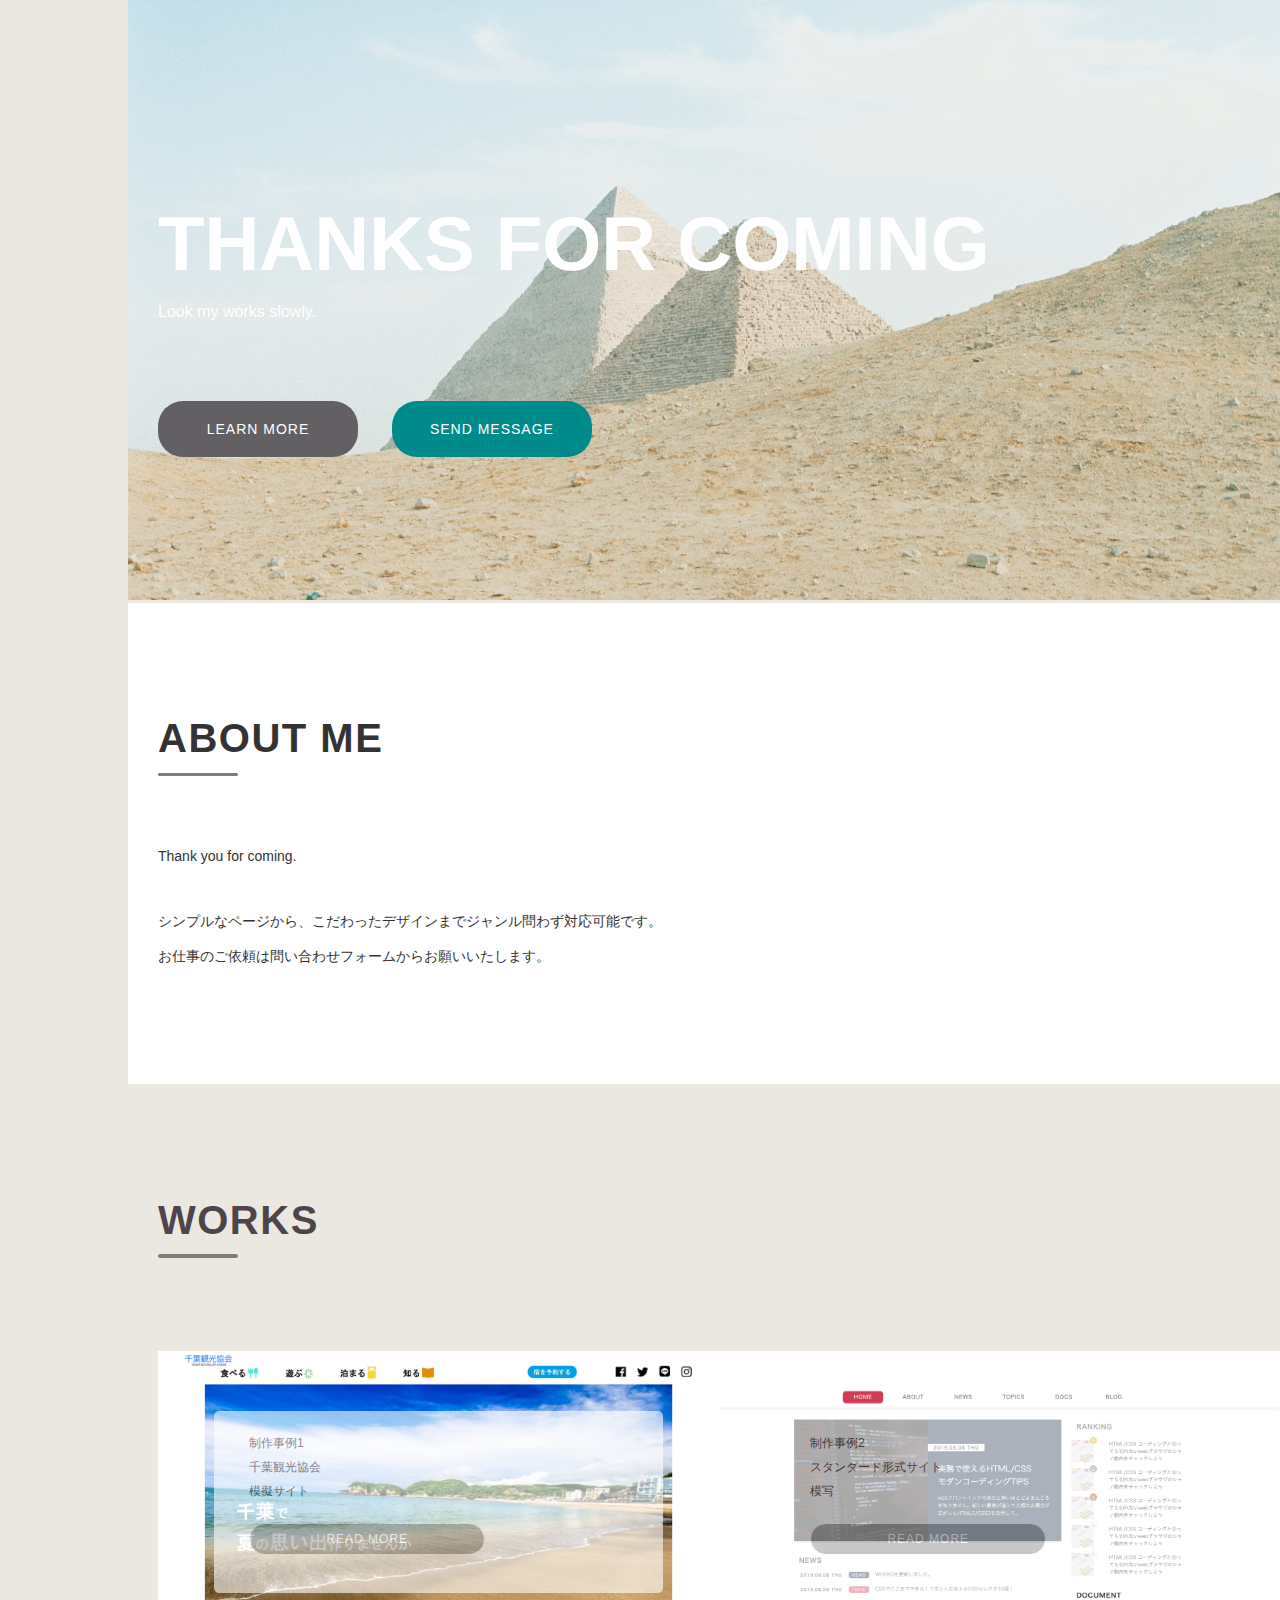
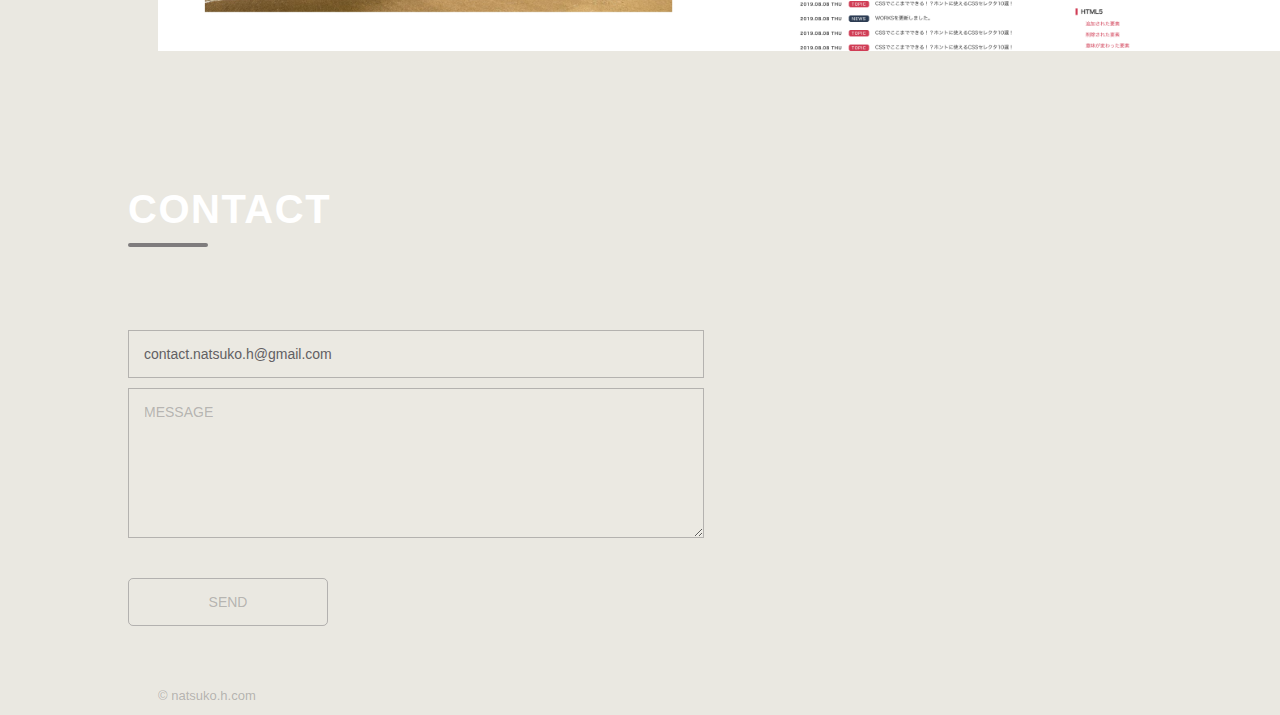
==== index.html @ d5374831 "Update index.html" ====
<!DOCTYPE html>
<html lang="ja">
<head>
  <meta charset="UTF-8">
  <meta name="viewport" content="width=device-width,initial-scale=1.0,minimum-scale=1.0">
  <title>Natsuko Hasebe portforio site | 長谷部夏子ポートフォリオサイト</title>
  <link href="https://fonts.googleapis.com/css?family=Raleway:400,700&display=swap" rel="stylesheet">
  <link rel="stylesheet" href="http://fonts.googleapis.com/css?family=Raleway:700,400">
  <link rel="stylesheet" href="http://maxcdn.bootstrapcdn.com/font-awesome/4.3.0/css/font-awesome.min.css">
  <link rel="stylesheet" href="css/normalize.css">
  <link rel="stylesheet" href="css/style.css">
</head>
<body>
	<img src="images/pyramid.jpg" style="width:100%; height:600px;" alt="#">
<header class="header">
	<h1 class="site-title">THANKS FOR COMING</h1>
	<p class="site-description">Look my works slowly.</p>
	<div class="buttons">
	<a class="button" href="#about">LEARN MORE</a>
		
	<a class="button button-showy" href="#contact">SEND MESSAGE</a>
	</div>
</header>
<section class="about" id="about">
	<h2 class="heading">ABOUT ME</h2>	
	<p class="about-text">
	Thank you for coming.<br>
	</p>
	<p class="about-text">
	シンプルなページから、こだわったデザインまでジャンル問わず対応可能です。<br>
	お仕事のご依頼は問い合わせフォームからお願いいたします。
	</p>
</section>
<section class="works">
	<h2 class="heading">WORKS</h2>
		<div class="works-wrapper">
		 <div class="work-box tree">
 	      <img class="work-image" src="images/chibakankou.jpg" width="500" height="300" alt="制作事例1"/>
		<div class="work-description">
		<div class="work-description-inner">
			<p class="work-text">
			制作事例1<br>
			千葉観光協会<br>
			模擬サイト<br>
			<a href="https://725sc.github.io/" class="button button-ghost">READ MORE</a>
			</p>
		 </div>
		 </div>
	   </div>
		<div class="work-box building">
 	      <img class="work-image" src="images/standardlayout.png" width="500" height="300" alt="制作事例2"/>
		<div class="work-description">
		  <div class="work-description-inner">
			<p class="work-text">
			制作事例2<br>
			スタンダード形式サイト<br>
			模写<br>
			<a href="#" class="button button-ghost">READ MORE</a>
			</p>
		 </div>
		</div>
	    </div>
</section>
<section>
	<h2 class="heading" id="contact">CONTACT</h2>
	<form class="contact-form">
		<input type="text" NAME="_to" VALUE="contact.natsuko.h@gmail.com" placeholder="NAME">
		<textarea name="message" placeholder="MESSAGE"></textarea>
		<input type="submit" value="SEND">
	</form>
</section>
<footer class="footer">©︎ natsuko.h.com</footer>
<script src="lib/placeholder.min.js">
	console.log(index.html)	
</script>
</body>
	
	
</html>
---- css/style.css ----
@charset "UTF-8";

/* --------------------------------
 * base
 * -------------------------------- */
html {
	font-size: 62.5%;
}

*, *::before, *::after {
	box-sizing: border-box;
}


/* --------------------------------
 * parts
 * -------------------------------- */
body {
	background: #eae8e1; 
	background-size: cover;
	color: #fff;
	text-align: left;
	margin-left: 10%;
	font-size: 1.4rem;
	font-family: "GT Walsheim Pro", sans-serif;
}



/* --------------------------------
 * header
 * -------------------------------- */
img {
	position: relative;
	z-index: 0;
	object-fit: cover;
}

.header {
	position: absolute;
	top: 0;
	padding: 170px 30px 80px;
}

.site-title {
	margin: 30px 0 10px;
	text-align: left;
	font-size: 7.6rem;
}

.site-description {
	margin-bottom: 50px;
	text-align: left;
	font-size: 1.6rem;
}

.button {
	position: relative;
	display: inline-block;
	text-align: center;
	width: 200px;
	padding: 20px;
	border-radius: 25px;
	background-color: #626063;
	color: #fff;
	text-decoration: none;
	letter-spacing: 1px;
	margin: 30px 30px 30px 0;
}

.button::after {
  position: absolute;
  top: 50%;
  right: .8em;
  content: '';
  margin-top: -5px;
  border: 7px solid transparent;
  border-top-width: 5px;
  border-bottom-width: 5px;
  border-left-color: #fff;
  opacity: 0;
}

.button:hover::after {
  animation: arrow 1.2s infinite;
}

@keyframes arrow {
  50% {
    right: .2em;
    opacity: 1;
  }
  100% {
    right: -.4em;
    opacity: 0;
  }
}

.button:hover {
	opacity: 0.9;
}

.button-showy {
	background-color:darkcyan;
}

.buttons {
	text-align: left;
}

/* --------------------------------
 * about
 * -------------------------------- */

.about {
	padding: 80px 30px;
	background-color: #fff;
	color: #333;
}

.heading {
	position: relative;
	display: inline-block;
	marging: 30px 0 15px;
	padding-bottom: 15px;
	letter-spacing: 1.5px;
	font-size: 4rem;
}

.heading::before {
	content: '';
	position: absolute;
	display: inline-block;
	left: 0;
	bottom: 0;
	width: 80px;
	height: 3.5px;
	background-color: #7F7C7D;
	border-radius: 2px;
}

.about-text {
	margin: 30px 0;
	line-height: 2.5;
}


/* --------------------------------
 * works
 * -------------------------------- */

.works {
	background-color: #eae8e1;
	padding: 80px 0 100px 30px;
	color: #4e454a;
}

.works-wrapper {
	display: table;
	width: 100%;
	margin-top: 60px;
	table-layout: fixed;
}

.work-box {
	display: table-cell;
	position: relative;
	overflow: hidden;
}

/*.work-box img {
	transition: -webkit-transform 0.5s ease-in-out;
	transition: transform 0.5s ease-in-out;
}

.work-box:nth-of-type(odd) img{
	-webkit-transform-orgin: top center;
	transform-orgin: top center;
}

.work-box:nth-of-type(even) img{
	-webkit-transform-orgin: bottom center;
	transform-orgin: bottom center;
}


.work-box:hover img {
	-webkit-transform: scale(1.1);
	transform: scale(1.1);
}*/

.work-image {
	display: inline-block;
	width: 100%;
	object-position:100% 0;
}

.work-box {
	position: relative;
	display: table-cell;
}

/*.work-box::after {
	content: '';
	position: absolute;
	top: 50%;
	left: 0;
	width: 100%;
	height: 50%;
	background: no-repeat;
	background-size: 100% 100%;
	opacity: 0.2;
	transform: scaleY(-1);
}
.work-box.tree::after {
	background-image: url("file:///Macintosh%20HD/Users/natsuko/Creative%20Cloud%20Files/singlepage-layout/images/tree.jpg")
}
	
.work-box.building::after {
	background-image: url("file:///Macintosh%20HD/Users/natsuko/Desktop/singlepage-layout/images/building.jpg");
}

.work-box.lake::after {
	background-image: url("file:///Macintosh%20HD/Users/natsuko/Creative%20Cloud%20Files/singlepage-layout/images/lake.jpg");
}

.work-box.sky::after {
	background-image: url("file:///Macintosh%20HD/Users/natsuko/Creative%20Cloud%20Files/singlepage-layout/images/sky.jpg");
}

.work-box:nth-child(odd) .work-image{
	margin: 50% 0 0;
}

.work-box:nth-child(odd) .work-description,
.work-box:nth-child(odd)::after {
	top:0;
}*/

.work-description {
	position: absolute;
	background-color: #fff;
	opacity: 0.6;
	top: 20%;
	left: 10%;
	z-index: 1;
	width: 80%;
	height: 60%;
	border-radius:5px;
	overflow-y: auto;
}

.work-description-inner {
	display: table;
	width: 100%;
	height: 100%;
	padding: 20px;
}

.work-text {
	display: table-cell;
	color: #4e454a;
	padding-left: 15px;
	vertical-align: middle;
	font-size: 1.2rem;
	line-height: 2;
}

.work-text .button {
	width: 60%;
	margin-top: 20px;
	padding: 3px;
}

.button-ghost {
	border: 1px solid #fff;
	background-color: rgba(125, 125, 125, 0.7);
}

/* --------------------------------
 * skills
 * -------------------------------- */
.skills {
	padding: 80px 0 0 30px;
	background-color: #fff;
	color: #333;
}

.skills-wrapper {
	display: table;
	width: 80%;
	margin: 50px auto 0;
	table-layout: fixed;
}

.skills-box {
	position: relative;
	display: table-cell;
}

.skill-icon {
	position: absolute;
	/*border: 4px solid;
	border-radius: 50%;*/
	color: #7F7C7D;
	font-size: 6rem;
	line-height: 142px;
}

.skill-title {
	margin: 20% 20%;
	font-size: 2rem;
}

.communication{
	margin-left: 15%;
}

.code {
	margin-left: 25%;
}



.skill-text {
	margin:20px auto 150px;
	line-height: 2;
}

/* --------------------------------
 * contact
 * -------------------------------- */

.contact {
	padding: 80px 0 150px 30px;
	color:#626063;
}

.contact-form {
	width: 50%;
	margin: 50px 0;
}

.contact-form input[type=text],
.contact-form textarea {
	display: block;
	width: 100%;
	margin-bottom: 10px;
	padding: 15px;
	outline: none;
	border: 1px solid rgba(98, 96, 99, 0.4);
	border-radius: 0;
	background-color: rgba(255,255,255,0.05);
	color: #626063;
}

.contact-form input::placeholder,
.contact-form textarea::placeholder{
  color:rgba(98, 96, 99, 0.4);
}

.contact-form input[type=text]:focus,
.contact-form textarea:focus {
	box-shadow: 0 0 8px rgba(98, 96, 99, 0.5) inset;
}

.contact-form textarea {
	height: 150px;
}

.contact-form input[type=submit] {
	display: block;
	width: 200px;
	margin: 40px 0;
	padding: 15px;
	border: 1px solid rgba(98, 96, 99, 0.4);
	border-radius: 5px;
	background-color: transparent;
	color: rgba(98, 96, 99, 0.4);
	cursor: pointer;
}

.contact-form input[type=submit]:hover {
	background-color: rgba(255, 255, 255, 0.05);
}

/*for Chorome and Safari*/
.contact-form ::-webkit-input-placeholder {
	color: rgba(255,255,255,0.6);
	opacity:1;
}

/*for Internet Explorer*/
.contact-form :-ms-input-placeholder {
	color: rgba(255,255,255,0.6);
	opacity:1;
}

/*for Firefox*/
.contact-form ::-moz-placeholder {
	color: rgba(255,255,255,0.6);
	opacity:1;
}



/* --------------------------------
 * footer
 * -------------------------------- */
.footer {
	padding: 12px 0 12px 30px;
	font-size: 1.3rem;
	color:rgba(98, 96, 99, 0.4);
}


/* --------------------------------
 * smart phone
 * -------------------------------- */
@media (max-width: 1024px) {
		body {
			backgrond-image: none;
		}
	}
	


@media (max-width: 768px){

  /* --- header --- */
	
	.site-title {
		margin-top:35px;
		font-size: 4rem;
	}
	
	.header {
		padding-top: 60px;
	}
	
	.buttons{
		padding-top: 40px;
	}
	
	.button{
		width: 150px;
		padding: 10px;
		margin: 0 40px 25px;
	}
	
	.button:hover {
		opacity: 0.8;
	}
	
	.heading {
		font-size: 2.5rem;
	}
	
	.heading::before {
		width: 40px;
	    height: 2.5px;
	}
	


  /* --- about --- */
  
	body {
		font-size: 1.3rem;
	}
	.about-text {
		line-height: 1.8;
		letter-spacing: 1.1;
	}
	

  /* --- works --- */
 .works-wrapper,
	.work-box {
		display: block;
	}
	
	/*.work-image {
		display: none;
	}
	
	.work-description {
		position: relative;
	}
	
	.work-box::after{
		top: 0;
		height: 100%;
		background-size: cover;
		transform: none;
	}*/
	
	.button-ghost {
		margin:0;
	}
	
  /* --- skills --- */
	.skills{
		padding-left: 10px;
		padding-bottom: 30px;
	}
	
	.skills-wrapper,
	.skills-box{
		display: block;
	}
	
	.skill-icon {
		position: absolute;
		font-size: 3.5rem;
		line-height: 28px;
	}

	.skill-box {
		margin: 40px auto;
	}
	
	
	.skill-text {
		margin: 0;
	}
	
  /* --- contact --- */
	.contact-form {
		width: 80%;
	}
	
	.contact {
		padding-bottom: 80px;
	}
}
/* --------------------------------
 * challenge
 *
 * 31行目からの.heading::before, .heading::afterの
 * スタイルをコメントアウトしてから適用してください。
 * -------------------------------- */
/*
.heading::before,
.heading::after {
  content: '';
  display: inline-block;
  width: 0.3em;
  height: 0.3em;
  margin: 0 0.5em;
  border: 1px solid;
  vertical-align: 0.2em;
  -webkit-transform: rotate(45deg);
  -ms-transform: rotate(45deg);
  transform: rotate(45deg);
}
.work-box {
  overflow: hidden;
}
.work-image {
  transition: -webkit-transform 0.5s ease-in-out;
  transition: transform 0.5s ease-in-out;
}
.work-box:nth-child(odd) .work-image {
  -webkit-transform-origin: top center;
  transform-origin: top center;
}
.work-box:nth-child(even) .work-image {
  -webkit-transform-origin: bottom center;
  transform-origin: bottom center;
}
.work-box:hover .work-image {
  -webkit-transform: scale(1.1);
  transform: scale(1.1);
}
*/
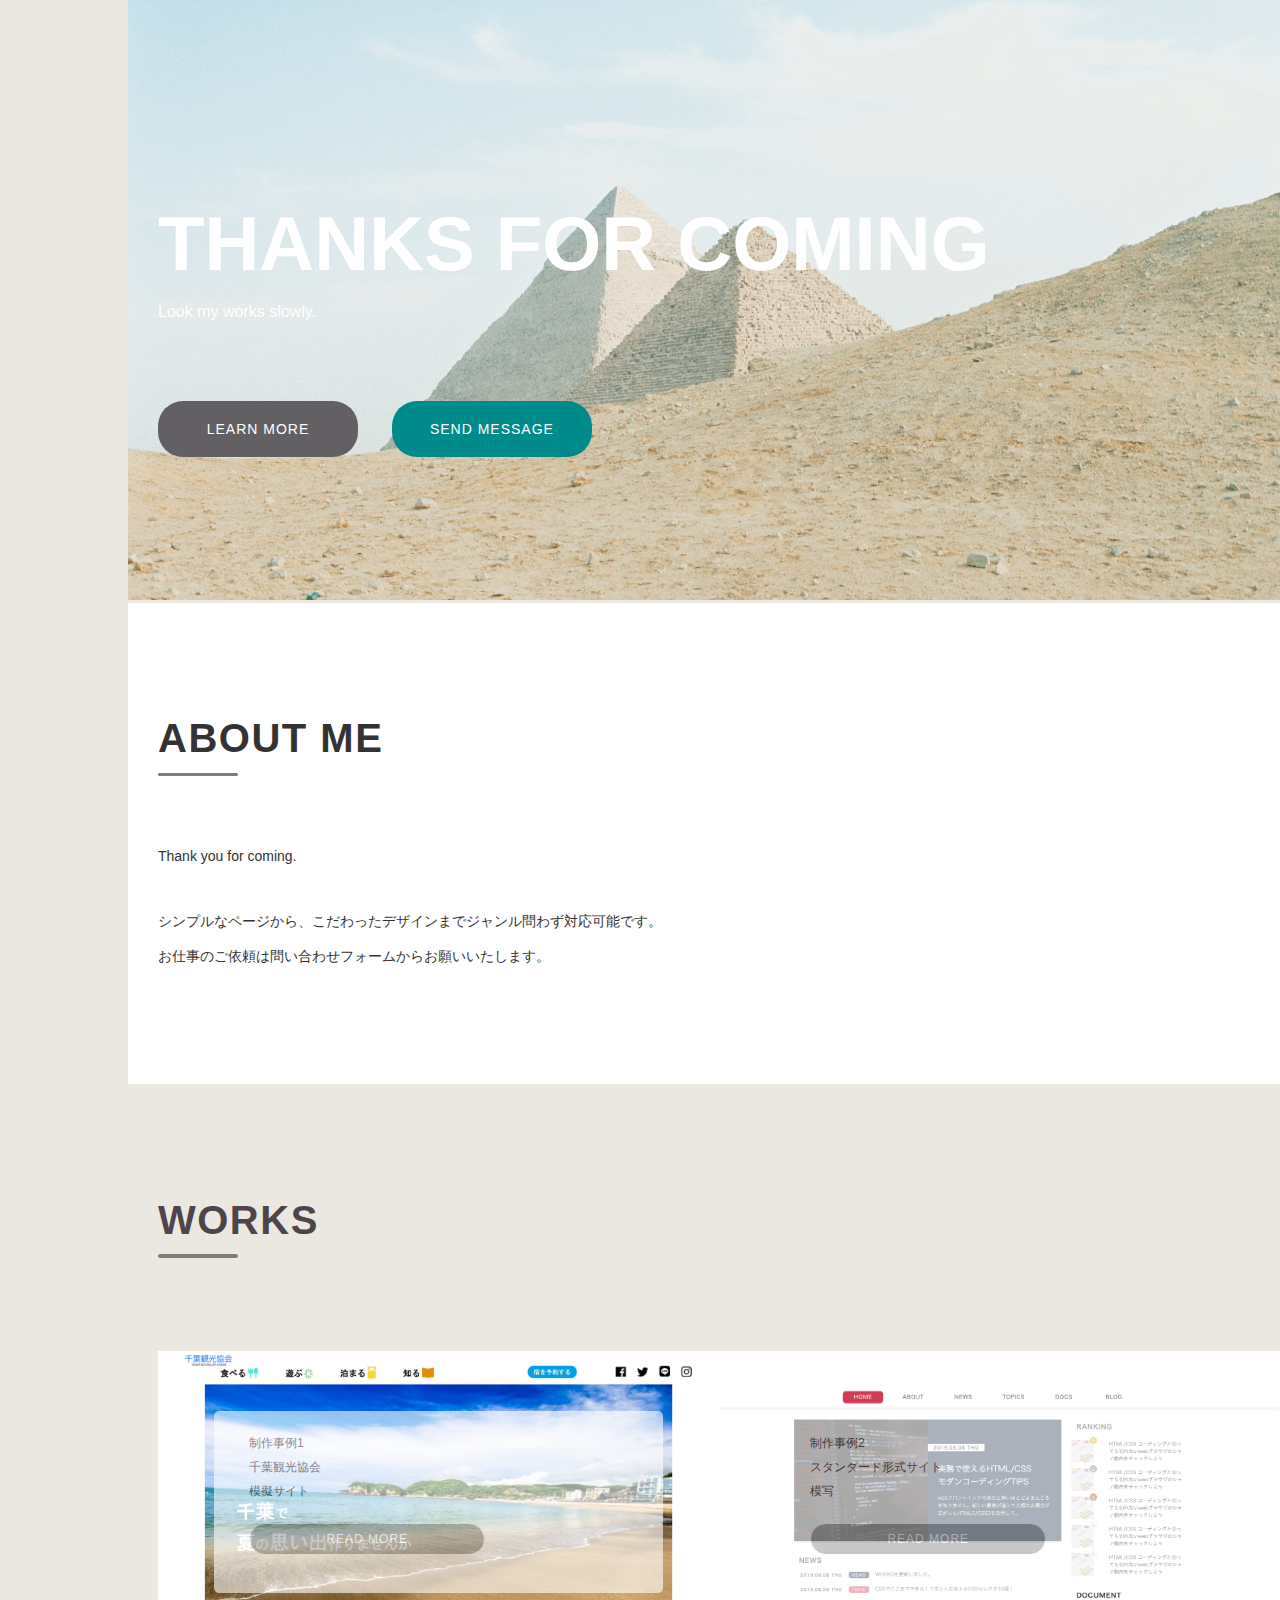
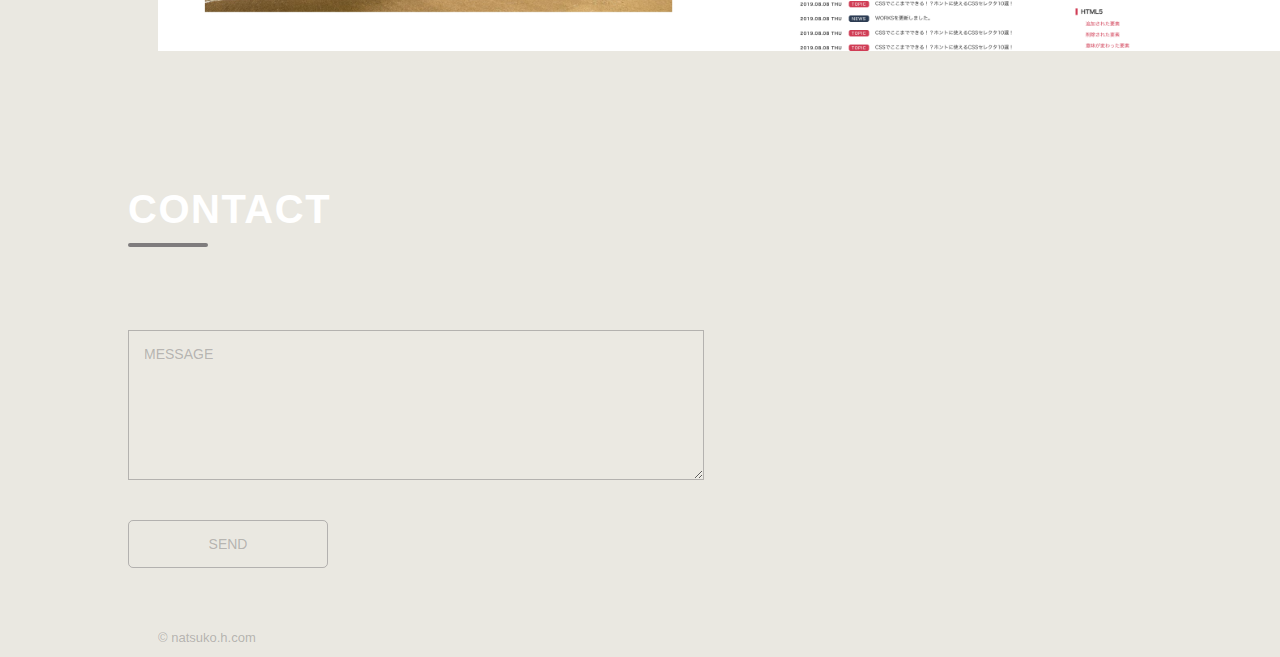
==== commit aad5b6de: "Update index.html" ====
--- a/index.html
+++ b/index.html
@@ -64,7 +64,7 @@
 <section>
 	<h2 class="heading" id="contact">CONTACT</h2>
 	<form class="contact-form">
-		<input type="text" NAME="_to" VALUE="contact.natsuko.h@gmail.com" placeholder="NAME">
+		<input type="hidden" NAME="_to" VALUE="contact.natsuko.h@gmail.com" placeholder="NAME">
 		<textarea name="message" placeholder="MESSAGE"></textarea>
 		<input type="submit" value="SEND">
 	</form>
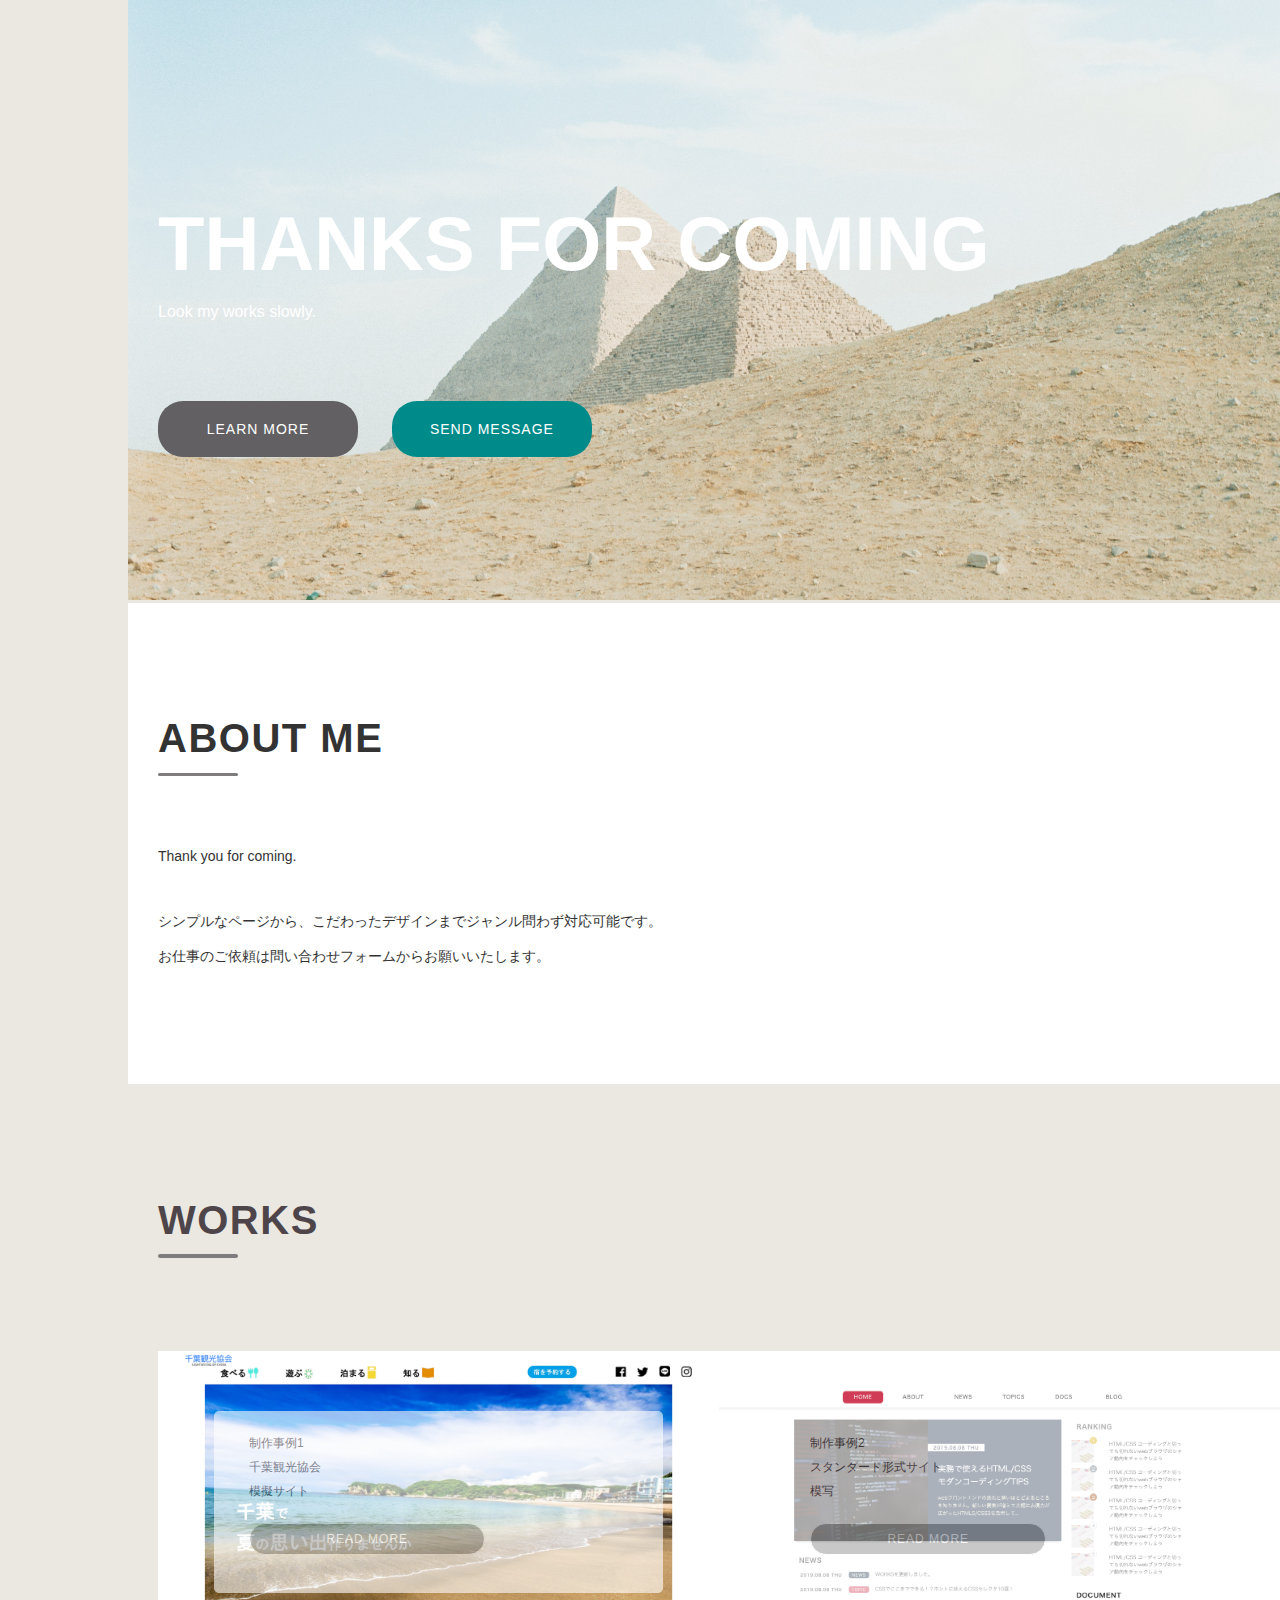
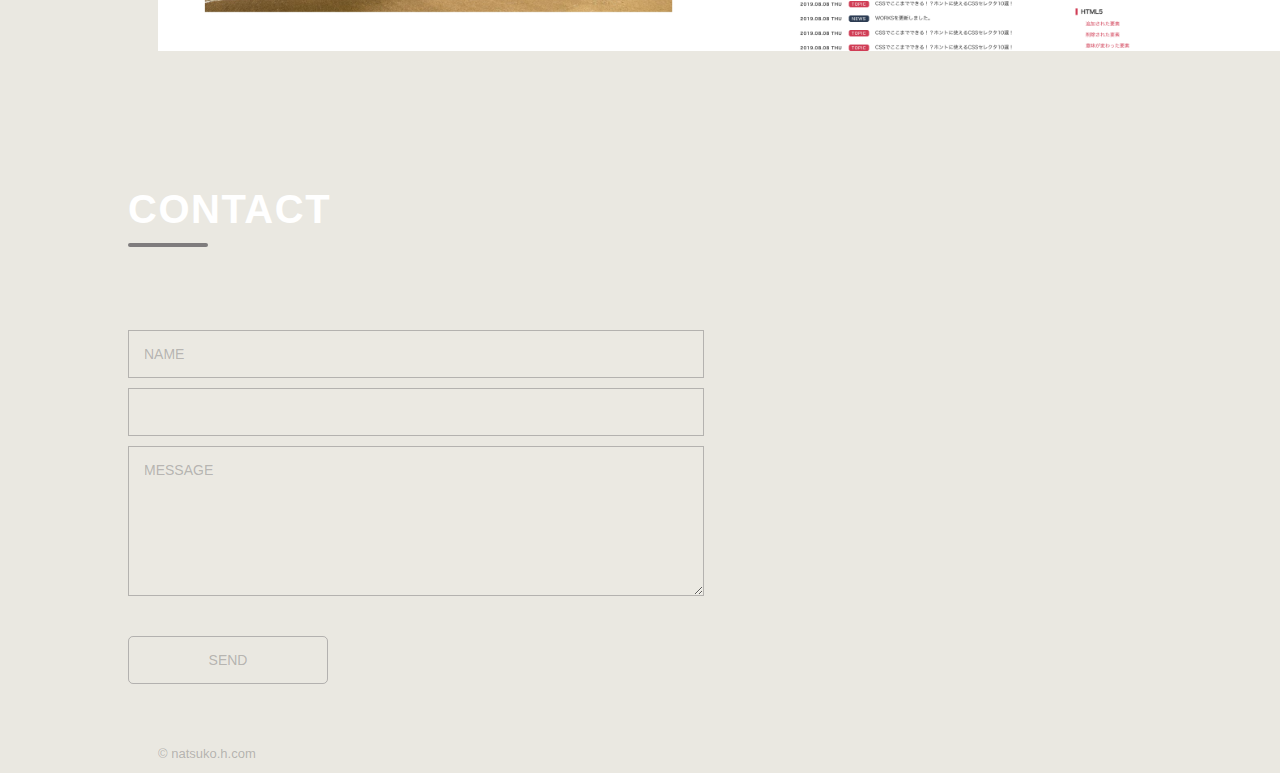
==== commit e2c565ee: "Update index.html" ====
--- a/index.html
+++ b/index.html
@@ -63,8 +63,10 @@
 </section>
 <section>
 	<h2 class="heading" id="contact">CONTACT</h2>
-	<form class="contact-form">
-		<input type="hidden" NAME="_to" VALUE="contact.natsuko.h@gmail.com" placeholder="NAME">
+	<form class="contact-form" method="post">
+		<input type="hidden" NAME="_to" VALUE="contact.natsuko.h@gmail.com">
+		<input type="text" name="name" placeholder="NAME">
+		<input type="text" NAME="_from">
 		<textarea name="message" placeholder="MESSAGE"></textarea>
 		<input type="submit" value="SEND">
 	</form>
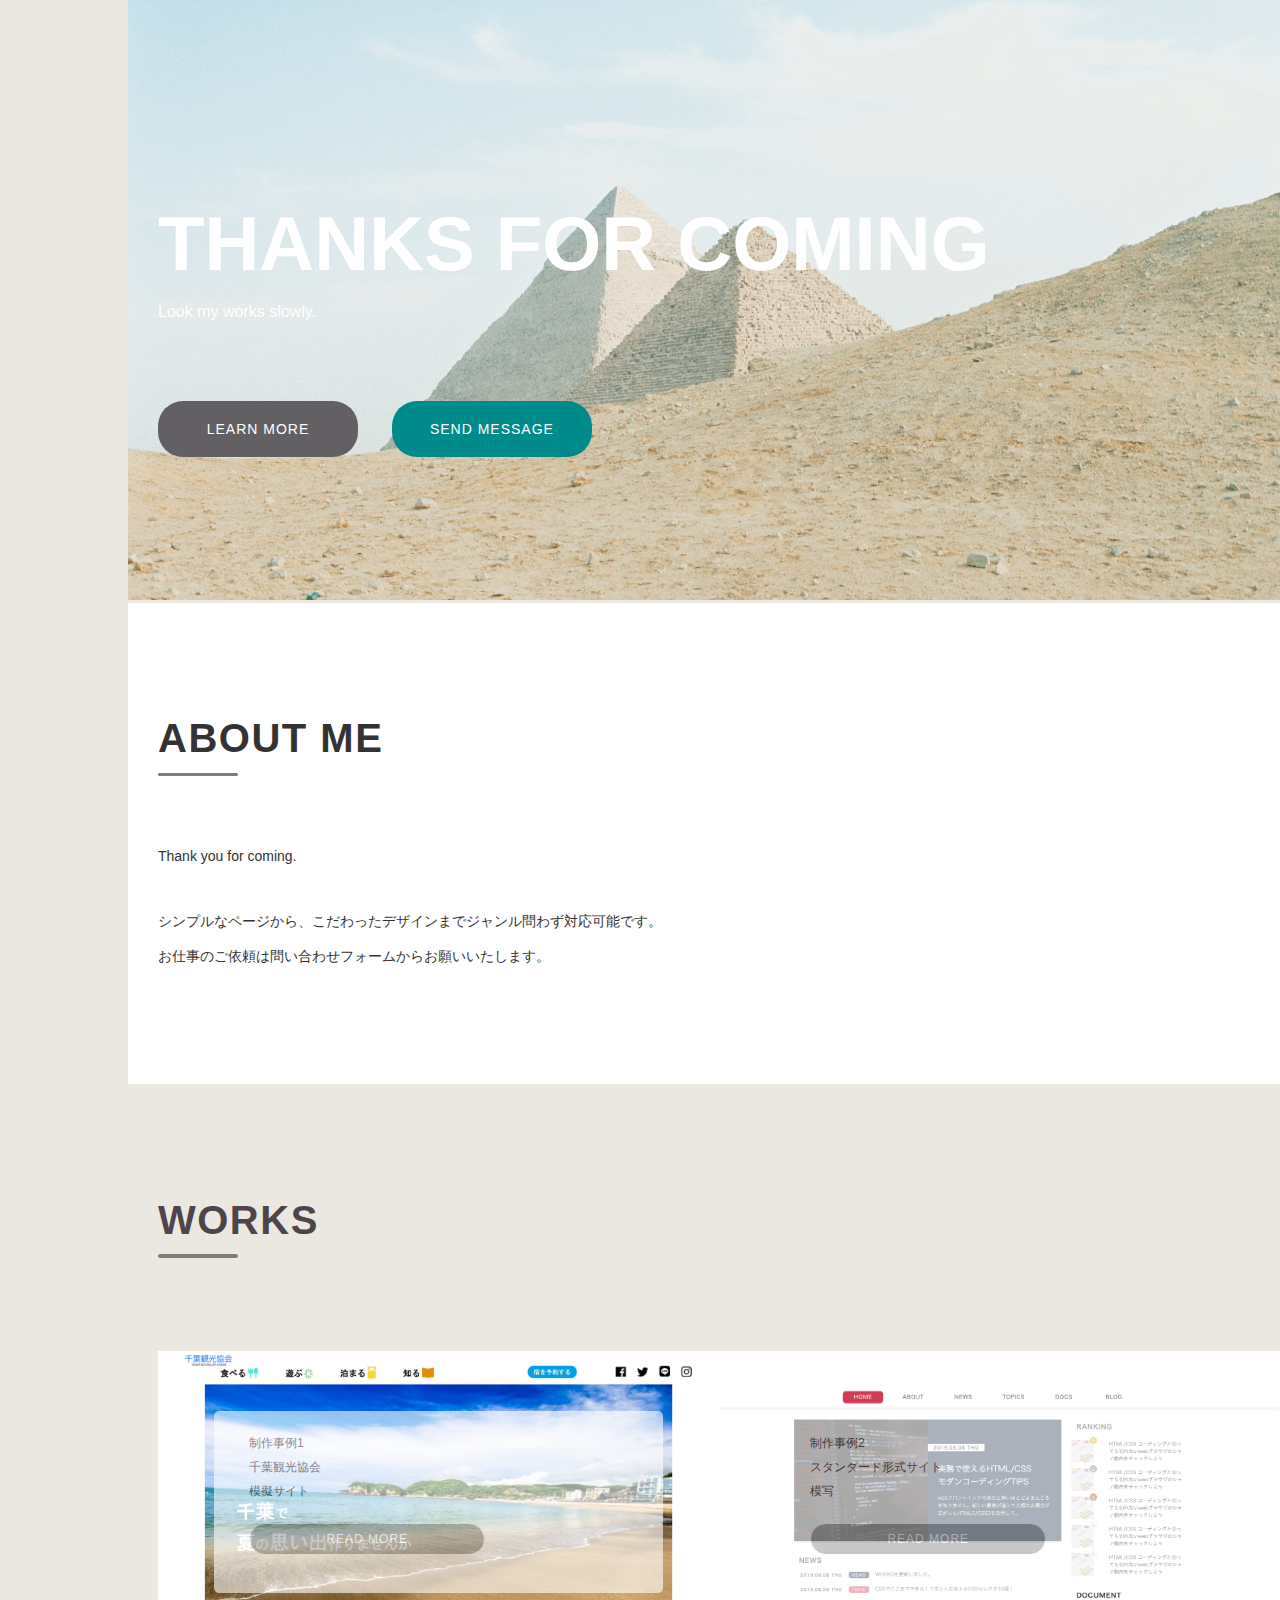
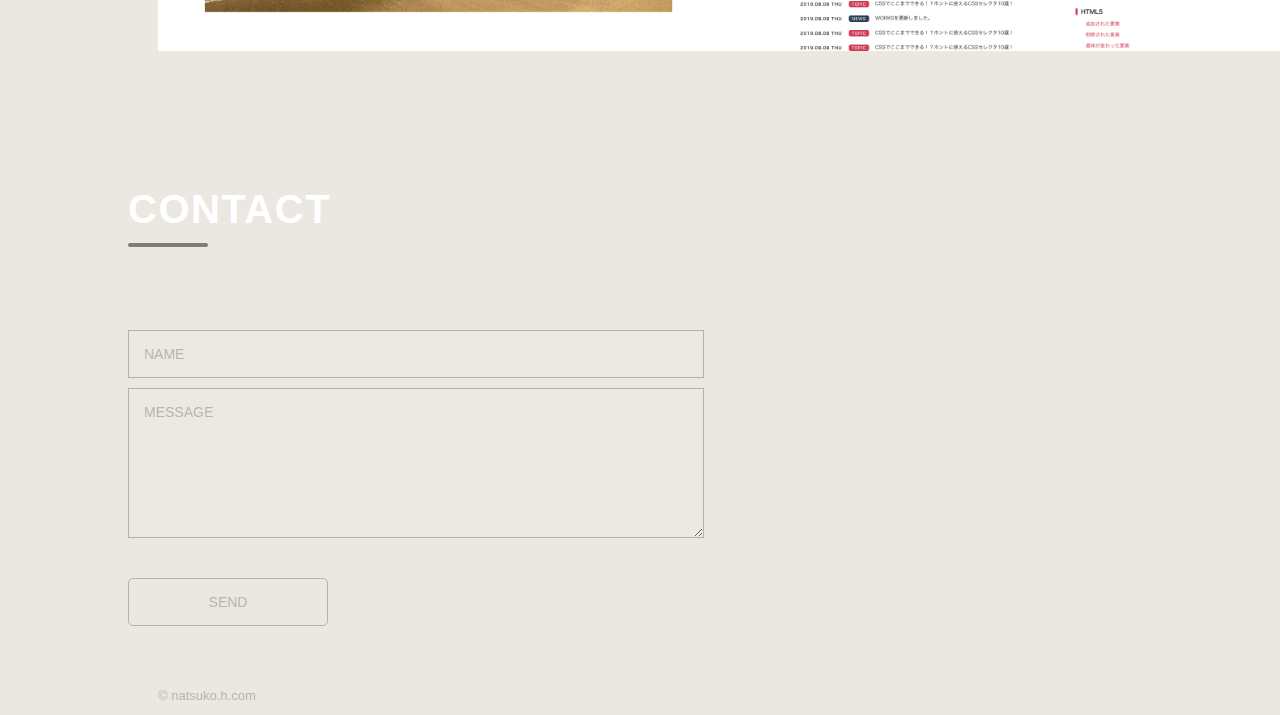
==== commit cdfb4c1e: "Update index.html" ====
--- a/index.html
+++ b/index.html
@@ -66,7 +66,6 @@
 	<form class="contact-form" method="post">
 		<input type="hidden" NAME="_to" VALUE="contact.natsuko.h@gmail.com">
 		<input type="text" name="name" placeholder="NAME">
-		<input type="text" NAME="_from">
 		<textarea name="message" placeholder="MESSAGE"></textarea>
 		<input type="submit" value="SEND">
 	</form>
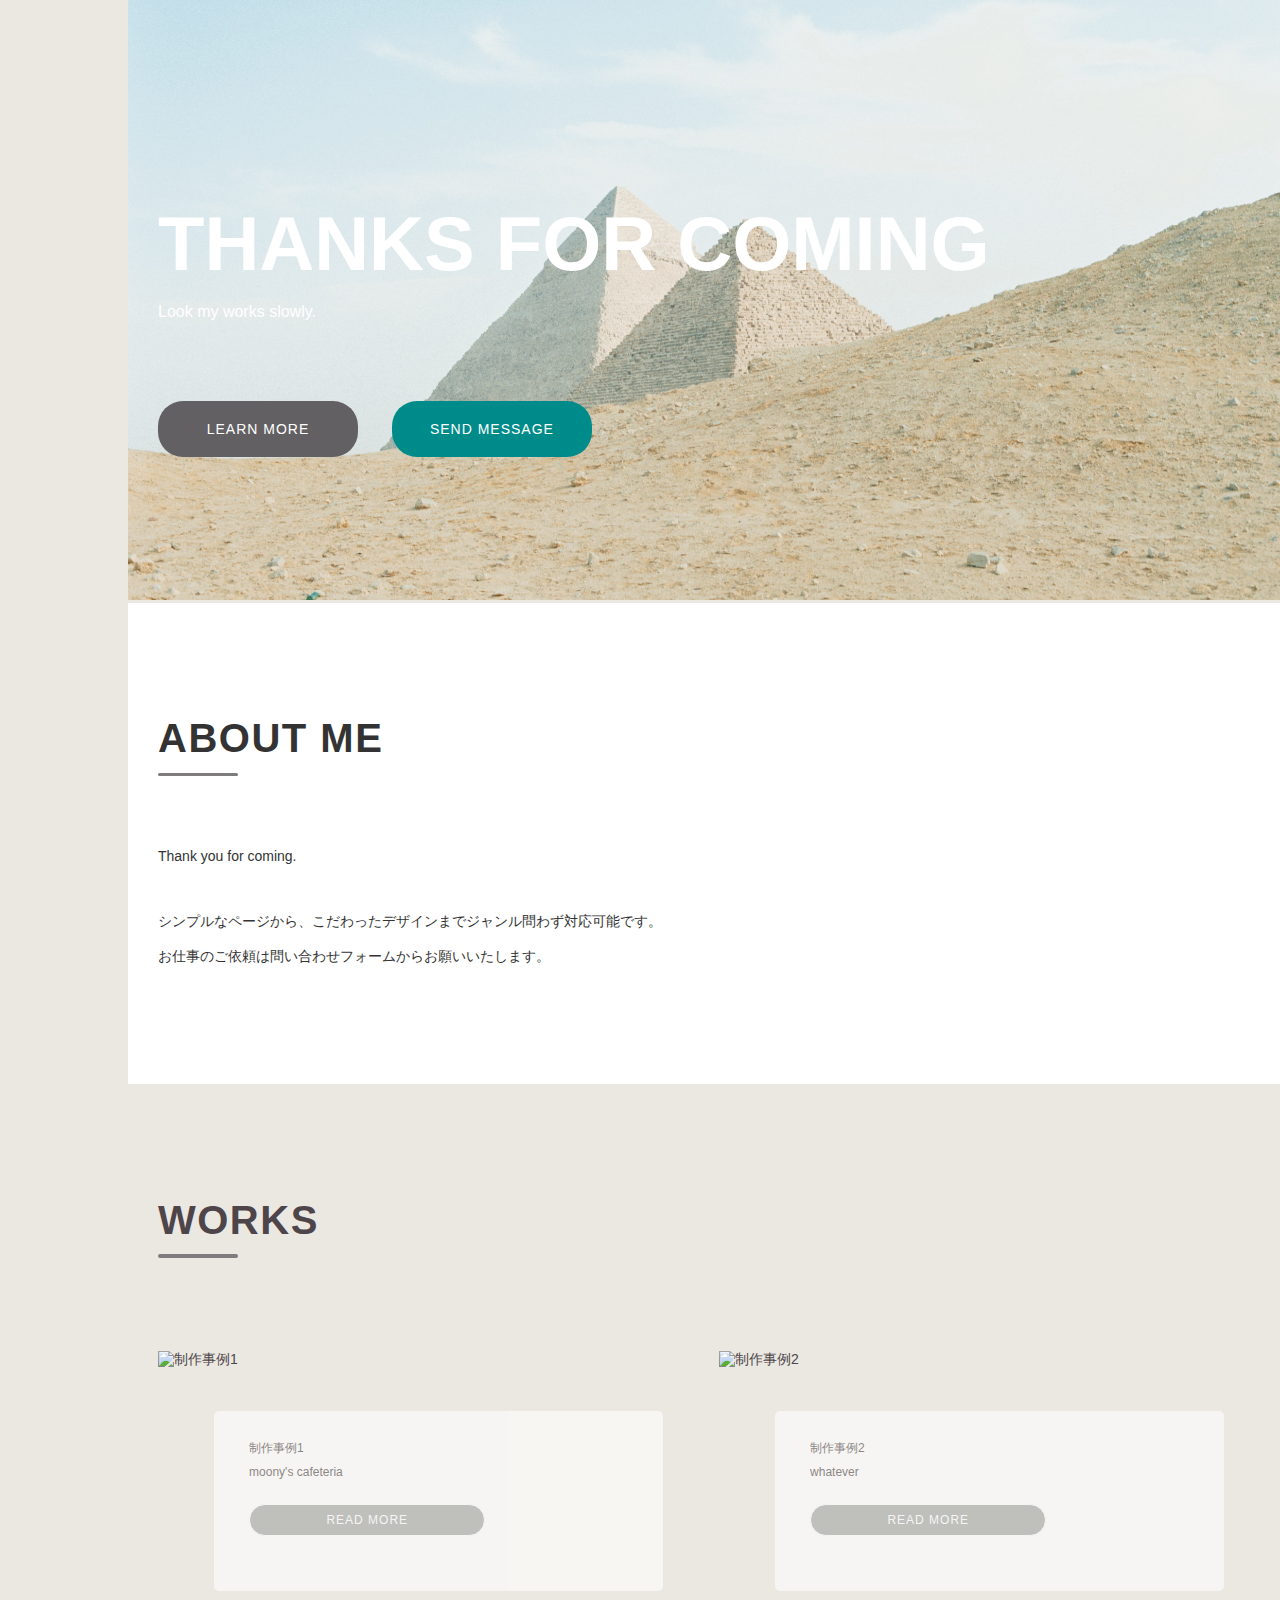
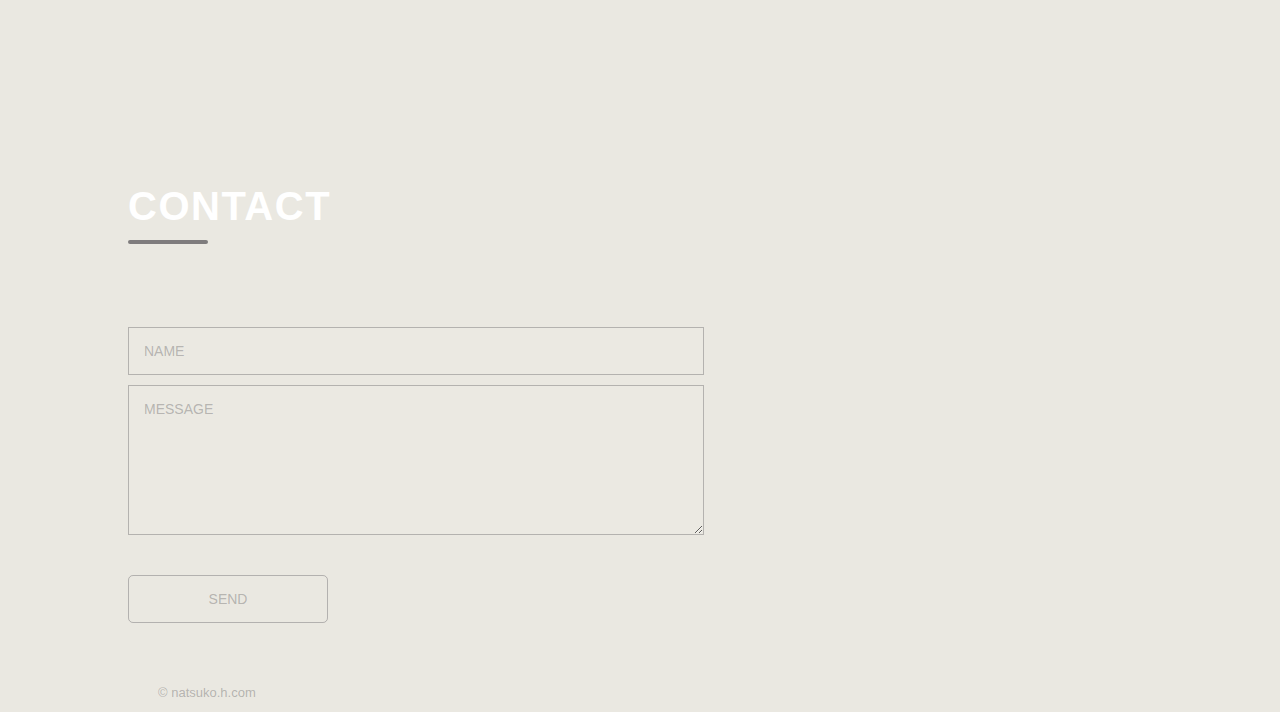
==== commit 9943316e: "Update index.html" ====
--- a/index.html
+++ b/index.html
@@ -35,27 +35,25 @@
 	<h2 class="heading">WORKS</h2>
 		<div class="works-wrapper">
 		 <div class="work-box tree">
- 	      <img class="work-image" src="images/chibakankou.jpg" width="500" height="300" alt="制作事例1"/>
+ 	      <img class="work-image" src="images/moonys.png" width="500" height="300" alt="制作事例1"/>
 		<div class="work-description">
 		<div class="work-description-inner">
 			<p class="work-text">
 			制作事例1<br>
-			千葉観光協会<br>
-			模擬サイト<br>
-			<a href="https://725sc.github.io/" class="button button-ghost">READ MORE</a>
+			moony's cafeteria<br>
+			<a href="https://moooyscafeteria.com/" class="button button-ghost">READ MORE</a>
 			</p>
 		 </div>
 		 </div>
 	   </div>
 		<div class="work-box building">
- 	      <img class="work-image" src="images/standardlayout.png" width="500" height="300" alt="制作事例2"/>
+ 	      <img class="work-image" src="images/whatever.png" width="500" height="300" alt="制作事例2"/>
 		<div class="work-description">
 		  <div class="work-description-inner">
 			<p class="work-text">
 			制作事例2<br>
-			スタンダード形式サイト<br>
-			模写<br>
-			<a href="#" class="button button-ghost">READ MORE</a>
+			whatever<br>
+			<a href="https://contactwhatever73.wixsite.com/ever" class="button button-ghost">READ MORE</a>
 			</p>
 		 </div>
 		</div>
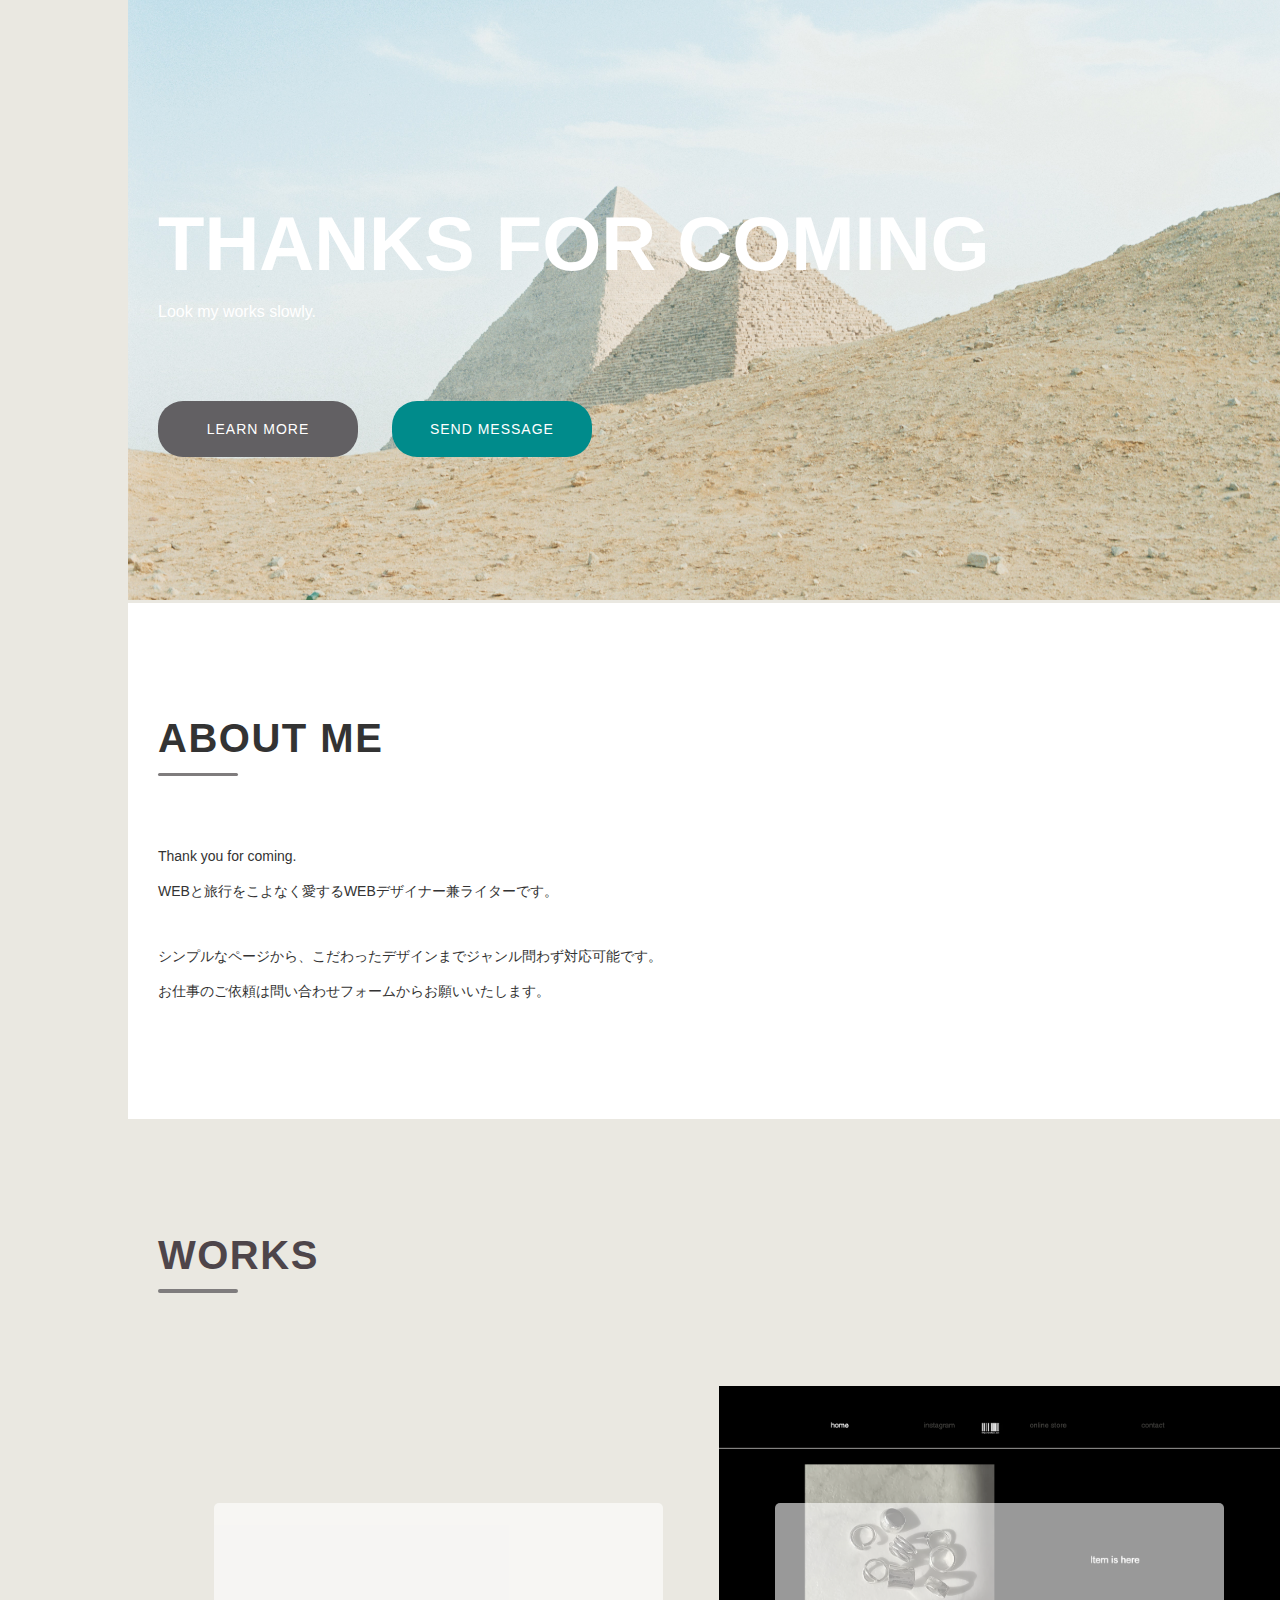
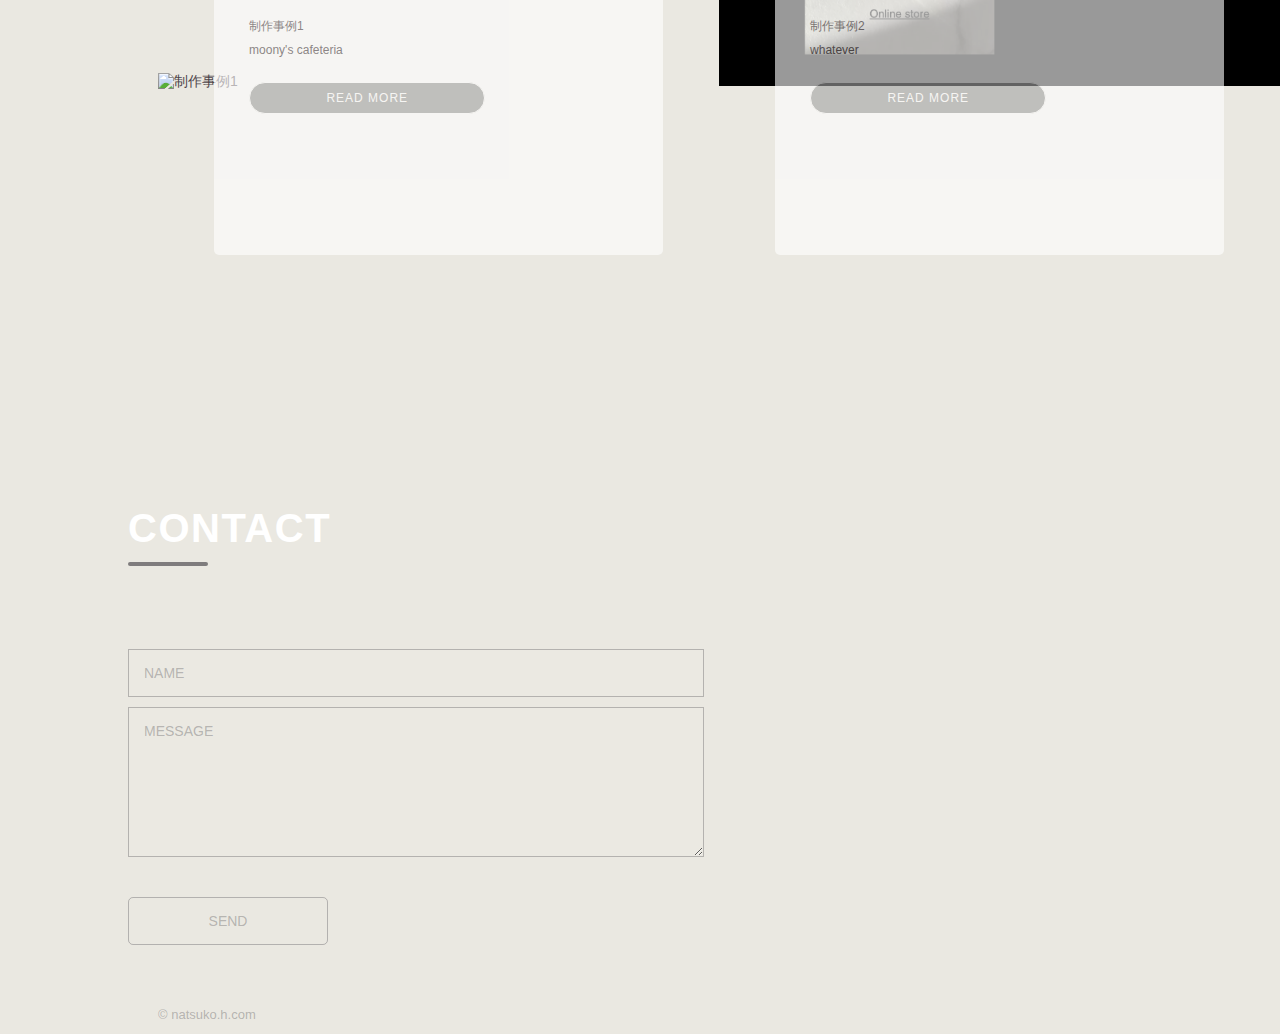
==== commit 7629be98: "Update index.html" ====
--- a/index.html
+++ b/index.html
@@ -25,6 +25,7 @@
 	<h2 class="heading">ABOUT ME</h2>	
 	<p class="about-text">
 	Thank you for coming.<br>
+	WEBと旅行をこよなく愛するWEBデザイナー兼ライターです。
 	</p>
 	<p class="about-text">
 	シンプルなページから、こだわったデザインまでジャンル問わず対応可能です。<br>
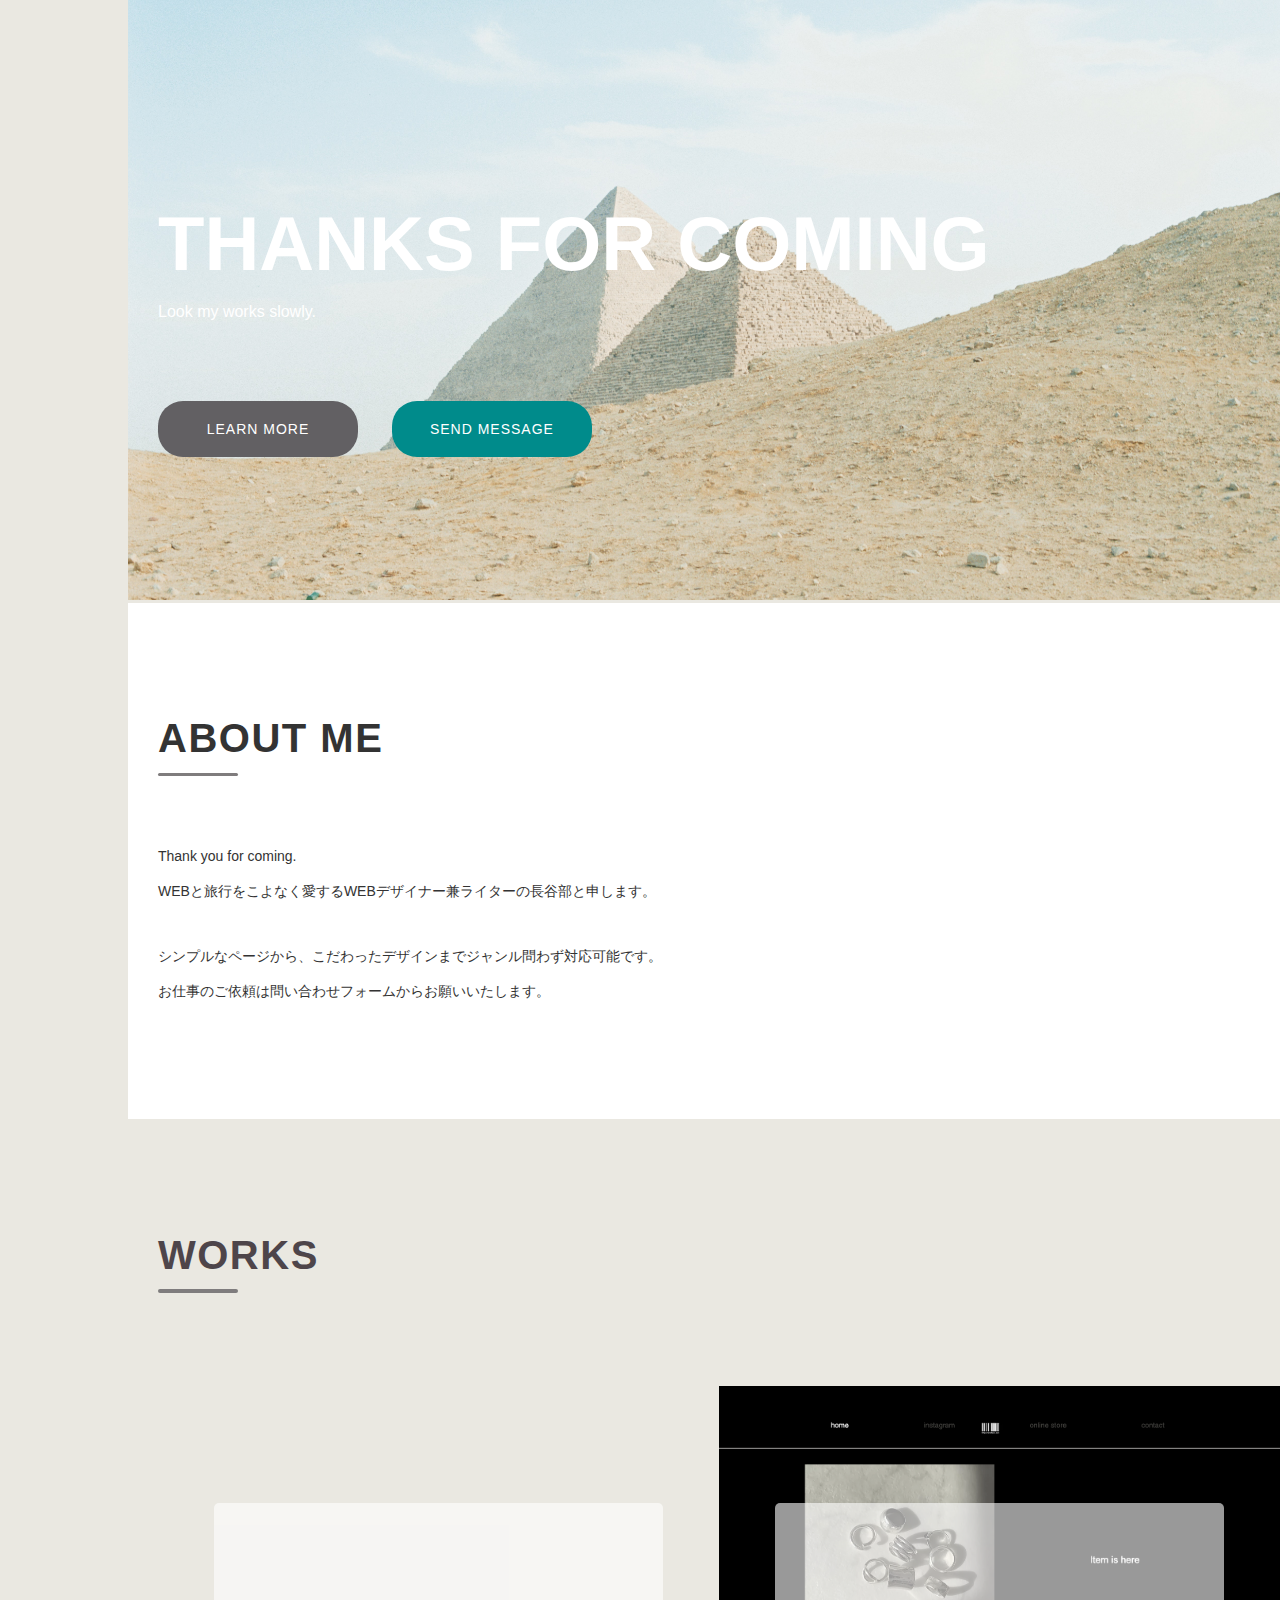
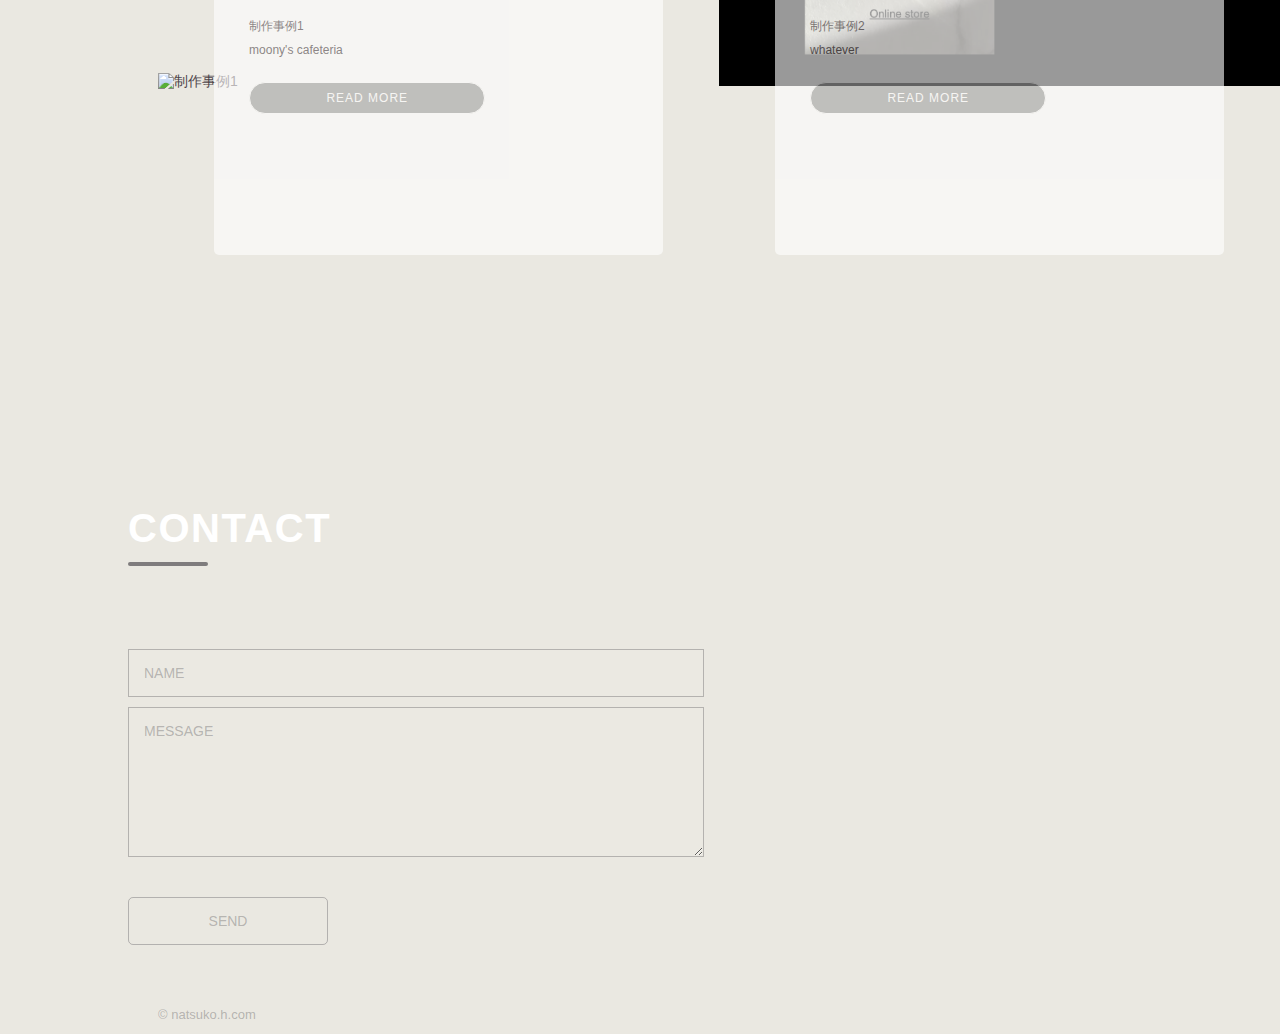
==== commit a7915ac5: "Update index.html" ====
--- a/index.html
+++ b/index.html
@@ -25,7 +25,7 @@
 	<h2 class="heading">ABOUT ME</h2>	
 	<p class="about-text">
 	Thank you for coming.<br>
-	WEBと旅行をこよなく愛するWEBデザイナー兼ライターです。
+	WEBと旅行をこよなく愛するWEBデザイナー兼ライターの長谷部と申します。<br>
 	</p>
 	<p class="about-text">
 	シンプルなページから、こだわったデザインまでジャンル問わず対応可能です。<br>
